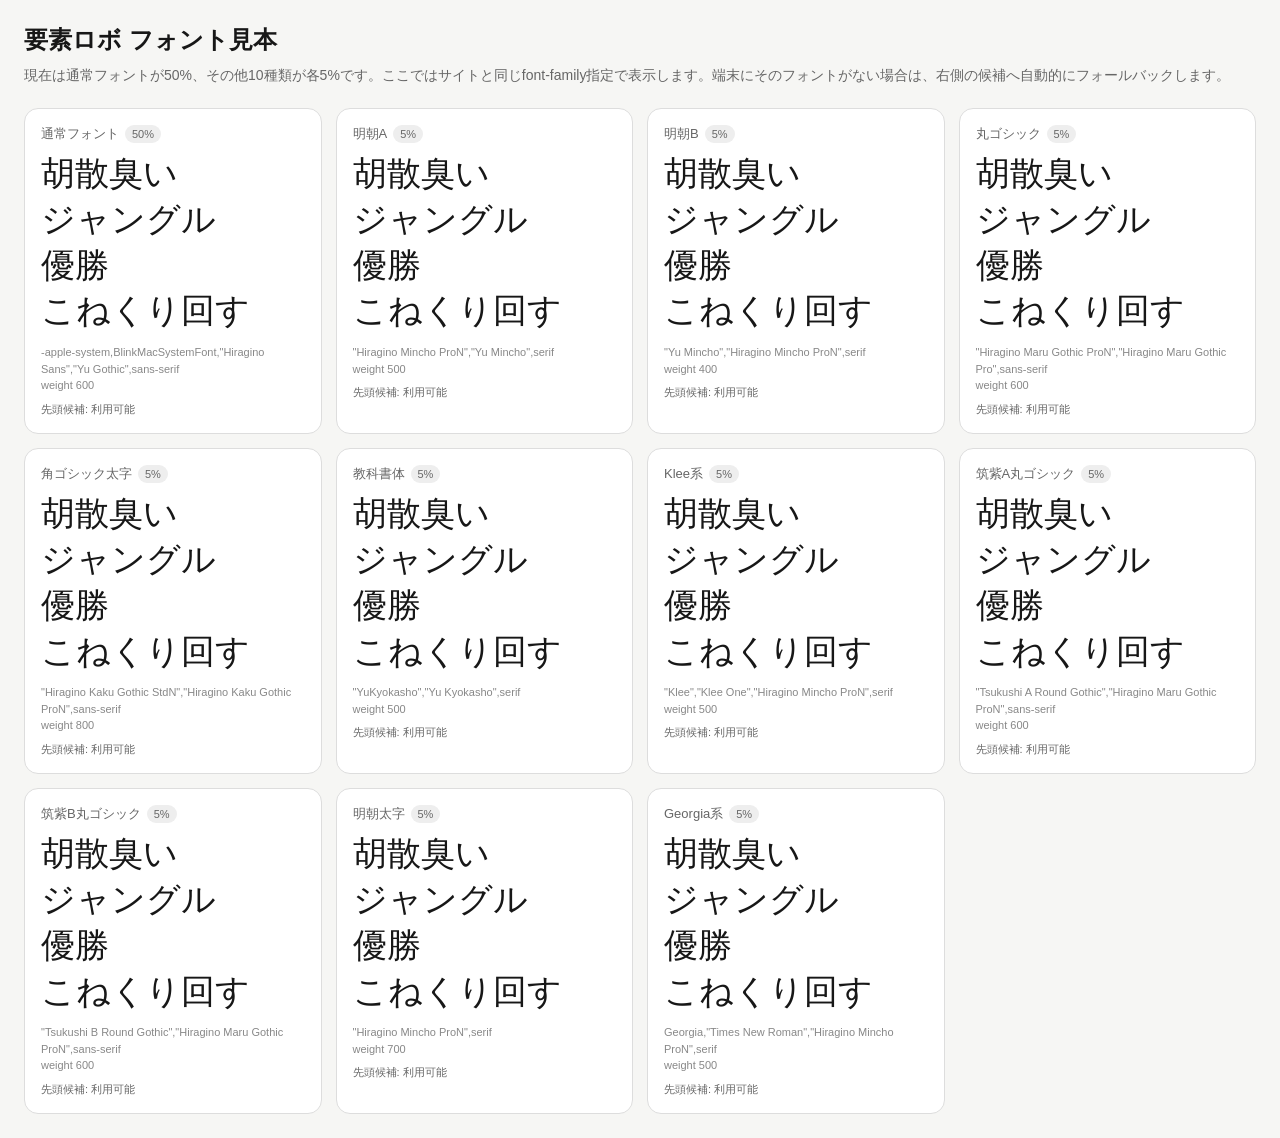
==== font-preview.html @ f7265075 "Add font preview page for current font mix" ====
<!doctype html><html lang="ja"><head><meta charset="utf-8"><meta name="viewport" content="width=device-width,initial-scale=1"><title>要素ロボ フォント見本</title><style>body{margin:0;padding:24px;font-family:-apple-system,BlinkMacSystemFont,"Hiragino Sans","Yu Gothic",sans-serif;background:#f6f6f4;color:#171717}h1{font-size:24px;margin:0 0 8px}.note{color:#666;font-size:14px;line-height:1.7;margin-bottom:20px}.grid{display:grid;grid-template-columns:repeat(auto-fit,minmax(280px,1fr));gap:14px}.card{background:#fff;border:1px solid #ddd;border-radius:14px;padding:16px}.name{font-size:13px;color:#666;margin-bottom:8px}.sample{font-size:34px;line-height:1.35;word-break:keep-all}.stack{font-size:11px;color:#888;margin-top:10px;line-height:1.5}.badge{display:inline-block;font-size:11px;padding:3px 7px;border-radius:999px;background:#eee;margin-left:6px}.available{margin-top:8px;font-size:11px;color:#666}</style></head><body><h1>要素ロボ フォント見本</h1><div class="note">現在は通常フォントが50%、その他10種類が各5%です。ここではサイトと同じfont-family指定で表示します。端末にそのフォントがない場合は、右側の候補へ自動的にフォールバックします。</div><div id="grid" class="grid"></div><script>
const items=[
['通常フォント','-apple-system,BlinkMacSystemFont,"Hiragino Sans","Yu Gothic",sans-serif','600','50%'],
['明朝A','"Hiragino Mincho ProN","Yu Mincho",serif','500','5%'],
['明朝B','"Yu Mincho","Hiragino Mincho ProN",serif','400','5%'],
['丸ゴシック','"Hiragino Maru Gothic ProN","Hiragino Maru Gothic Pro",sans-serif','600','5%'],
['角ゴシック太字','"Hiragino Kaku Gothic StdN","Hiragino Kaku Gothic ProN",sans-serif','800','5%'],
['教科書体','"YuKyokasho","Yu Kyokasho",serif','500','5%'],
['Klee系','"Klee","Klee One","Hiragino Mincho ProN",serif','500','5%'],
['筑紫A丸ゴシック','"Tsukushi A Round Gothic","Hiragino Maru Gothic ProN",sans-serif','600','5%'],
['筑紫B丸ゴシック','"Tsukushi B Round Gothic","Hiragino Maru Gothic ProN",sans-serif','600','5%'],
['明朝太字','"Hiragino Mincho ProN",serif','700','5%'],
['Georgia系','Georgia,"Times New Roman","Hiragino Mincho ProN",serif','500','5%']
];
const sample='胡散臭い　ジャングル　優勝　こねくり回す';
const grid=document.getElementById('grid');
for(const [name,family,weight,pct] of items){const c=document.createElement('div');c.className='card';const first=family.split(',')[0].replaceAll('"','').trim();let ok=true;try{ok=document.fonts.check(`16px "${first}"`)}catch(e){}c.innerHTML=`<div class="name">${name}<span class="badge">${pct}</span></div><div class="sample" style="font-family:${family};font-weight:${weight}">${sample}</div><div class="stack">${family}<br>weight ${weight}</div><div class="available">先頭候補: ${ok?'利用可能':'未検出（フォールバックの可能性）'}</div>`;grid.appendChild(c)}
</script></body></html>
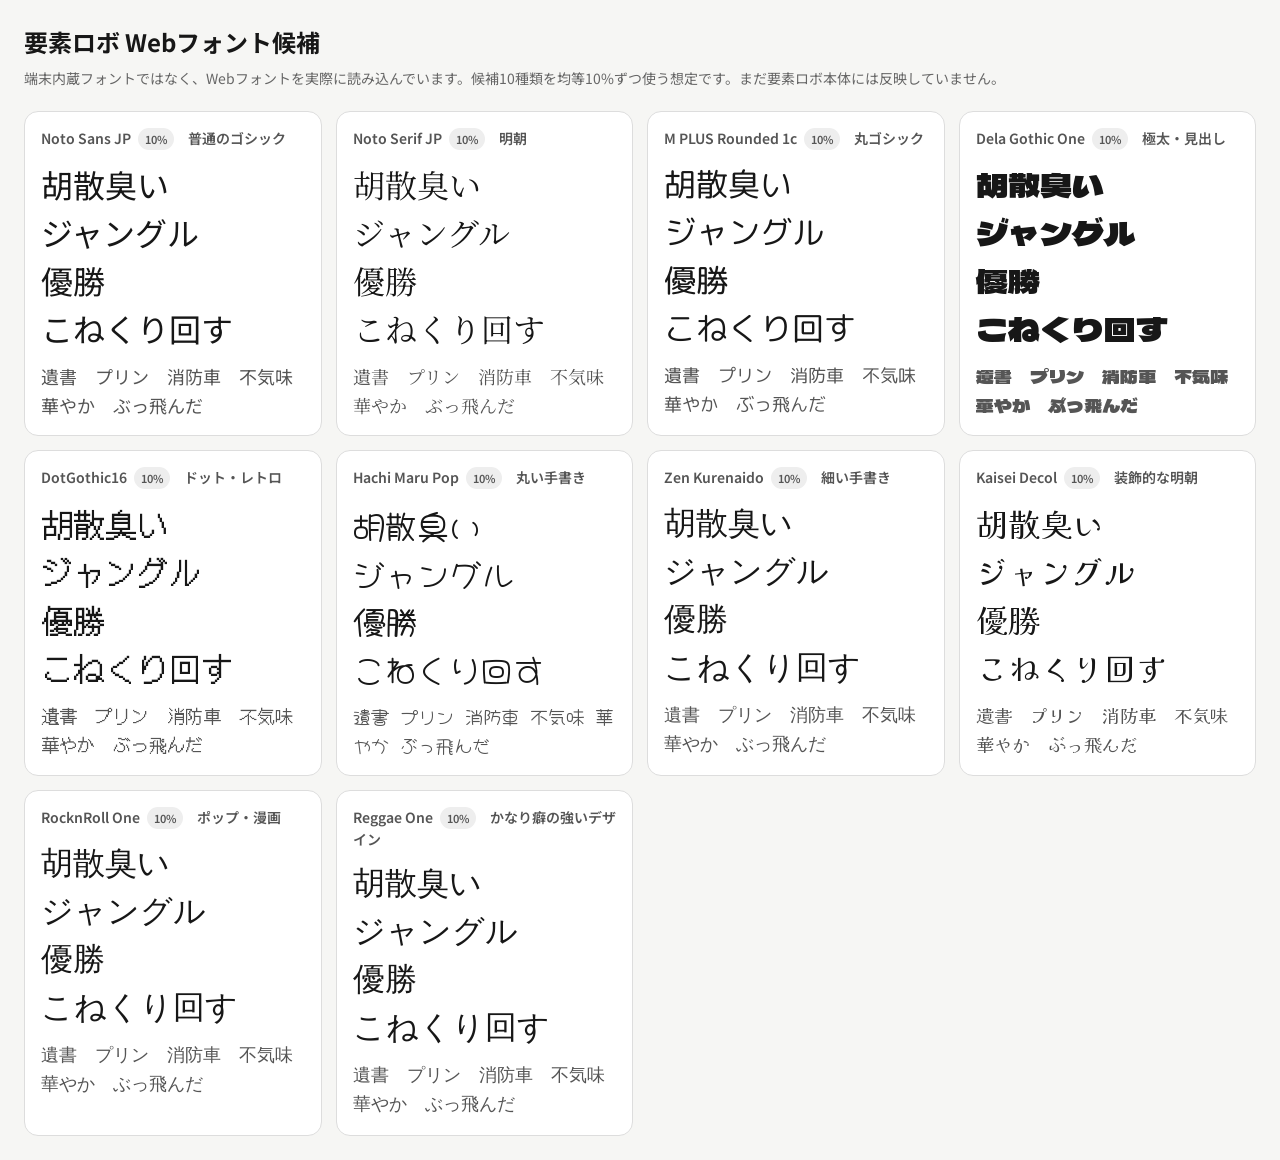
==== commit 64b8e65e: "Show ten distinct Japanese web font candidates" ====
--- a/font-preview.html
+++ b/font-preview.html
@@ -1,18 +1 @@
-<!doctype html><html lang="ja"><head><meta charset="utf-8"><meta name="viewport" content="width=device-width,initial-scale=1"><title>要素ロボ フォント見本</title><style>body{margin:0;padding:24px;font-family:-apple-system,BlinkMacSystemFont,"Hiragino Sans","Yu Gothic",sans-serif;background:#f6f6f4;color:#171717}h1{font-size:24px;margin:0 0 8px}.note{color:#666;font-size:14px;line-height:1.7;margin-bottom:20px}.grid{display:grid;grid-template-columns:repeat(auto-fit,minmax(280px,1fr));gap:14px}.card{background:#fff;border:1px solid #ddd;border-radius:14px;padding:16px}.name{font-size:13px;color:#666;margin-bottom:8px}.sample{font-size:34px;line-height:1.35;word-break:keep-all}.stack{font-size:11px;color:#888;margin-top:10px;line-height:1.5}.badge{display:inline-block;font-size:11px;padding:3px 7px;border-radius:999px;background:#eee;margin-left:6px}.available{margin-top:8px;font-size:11px;color:#666}</style></head><body><h1>要素ロボ フォント見本</h1><div class="note">現在は通常フォントが50%、その他10種類が各5%です。ここではサイトと同じfont-family指定で表示します。端末にそのフォントがない場合は、右側の候補へ自動的にフォールバックします。</div><div id="grid" class="grid"></div><script>
-const items=[
-['通常フォント','-apple-system,BlinkMacSystemFont,"Hiragino Sans","Yu Gothic",sans-serif','600','50%'],
-['明朝A','"Hiragino Mincho ProN","Yu Mincho",serif','500','5%'],
-['明朝B','"Yu Mincho","Hiragino Mincho ProN",serif','400','5%'],
-['丸ゴシック','"Hiragino Maru Gothic ProN","Hiragino Maru Gothic Pro",sans-serif','600','5%'],
-['角ゴシック太字','"Hiragino Kaku Gothic StdN","Hiragino Kaku Gothic ProN",sans-serif','800','5%'],
-['教科書体','"YuKyokasho","Yu Kyokasho",serif','500','5%'],
-['Klee系','"Klee","Klee One","Hiragino Mincho ProN",serif','500','5%'],
-['筑紫A丸ゴシック','"Tsukushi A Round Gothic","Hiragino Maru Gothic ProN",sans-serif','600','5%'],
-['筑紫B丸ゴシック','"Tsukushi B Round Gothic","Hiragino Maru Gothic ProN",sans-serif','600','5%'],
-['明朝太字','"Hiragino Mincho ProN",serif','700','5%'],
-['Georgia系','Georgia,"Times New Roman","Hiragino Mincho ProN",serif','500','5%']
-];
-const sample='胡散臭い　ジャングル　優勝　こねくり回す';
-const grid=document.getElementById('grid');
-for(const [name,family,weight,pct] of items){const c=document.createElement('div');c.className='card';const first=family.split(',')[0].replaceAll('"','').trim();let ok=true;try{ok=document.fonts.check(`16px "${first}"`)}catch(e){}c.innerHTML=`<div class="name">${name}<span class="badge">${pct}</span></div><div class="sample" style="font-family:${family};font-weight:${weight}">${sample}</div><div class="stack">${family}<br>weight ${weight}</div><div class="available">先頭候補: ${ok?'利用可能':'未検出（フォールバックの可能性）'}</div>`;grid.appendChild(c)}
-</script></body></html>+<!doctype html><html lang="ja"><head><meta charset="utf-8"><meta name="viewport" content="width=device-width,initial-scale=1"><title>要素ロボ Webフォント候補</title><link rel="preconnect" href="https://fonts.googleapis.com"><link rel="preconnect" href="https://fonts.gstatic.com" crossorigin><link href="https://fonts.googleapis.com/css2?family=Dela+Gothic+One&family=DotGothic16&family=Hachi+Maru+Pop&family=Kaisei+Decol:wght@500&family=M+PLUS+Rounded+1c:wght@500&family=Noto+Sans+JP:wght@600&family=Noto+Serif+JP:wght@600&family=Reggae+One&family=RocknRoll+One&family=Zen+Kurenaido&display=swap" rel="stylesheet"><style>body{margin:0;padding:24px;font-family:'Noto Sans JP',sans-serif;background:#f6f6f4;color:#171717}h1{font-size:24px;margin:0 0 8px}.note{color:#666;font-size:14px;line-height:1.7;margin-bottom:20px}.grid{display:grid;grid-template-columns:repeat(auto-fit,minmax(290px,1fr));gap:14px}.card{background:#fff;border:1px solid #ddd;border-radius:14px;padding:16px}.name{font-size:14px;font-weight:600;color:#555;margin-bottom:10px}.sample{font-size:32px;line-height:1.5;word-break:keep-all}.small{font-size:18px;margin-top:10px;line-height:1.6;color:#555}.badge{display:inline-block;font-size:11px;padding:3px 7px;border-radius:999px;background:#eee;margin-left:7px}</style></head><body><h1>要素ロボ Webフォント候補</h1><div class="note">端末内蔵フォントではなく、Webフォントを実際に読み込んでいます。候補10種類を均等10%ずつ使う想定です。まだ要素ロボ本体には反映していません。</div><div id="grid" class="grid"></div><script>const items=[['Noto Sans JP','Noto Sans JP','普通のゴシック'],['Noto Serif JP','Noto Serif JP','明朝'],['M PLUS Rounded 1c','M PLUS Rounded 1c','丸ゴシック'],['Dela Gothic One','Dela Gothic One','極太・見出し'],['DotGothic16','DotGothic16','ドット・レトロ'],['Hachi Maru Pop','Hachi Maru Pop','丸い手書き'],['Zen Kurenaido','Zen Kurenaido','細い手書き'],['Kaisei Decol','Kaisei Decol','装飾的な明朝'],['RocknRoll One','RocknRoll One','ポップ・漫画'],['Reggae One','Reggae One','かなり癖の強いデザイン']];const grid=document.getElementById('grid');for(const [name,font,desc] of items){const c=document.createElement('div');c.className='card';c.innerHTML=`<div class="name">${name}<span class="badge">10%</span>　${desc}</div><div class="sample" style="font-family:'${font}',sans-serif">胡散臭い　ジャングル<br>優勝　こねくり回す</div><div class="small" style="font-family:'${font}',sans-serif">遺書　プリン　消防車　不気味　華やか　ぶっ飛んだ</div>`;grid.appendChild(c)}</script></body></html>
